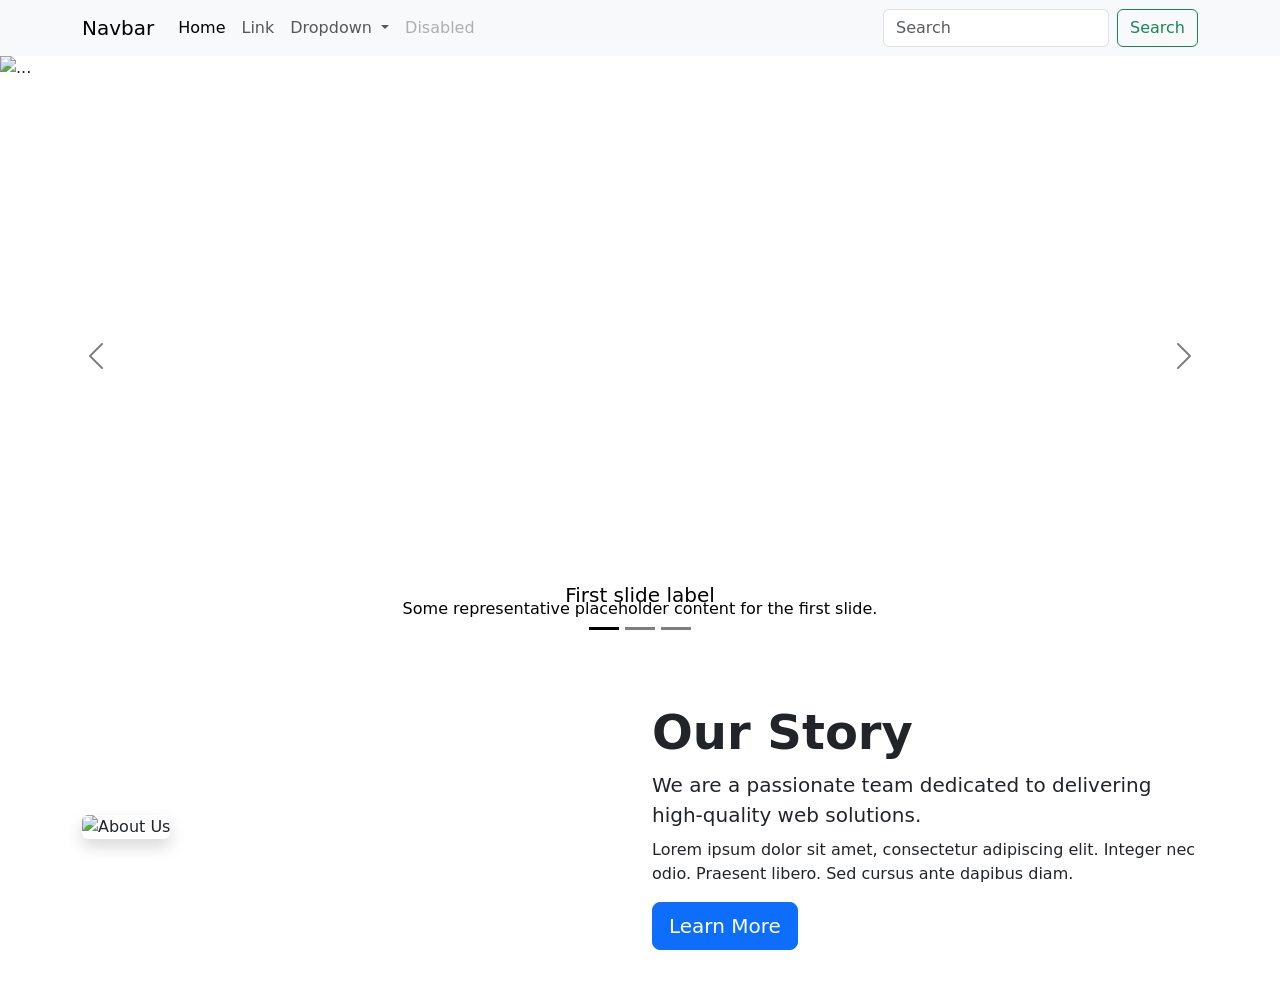
==== index.html @ 65333ebd "about part" ====
<!doctype html>
<html lang="en">
  <head>
    <meta charset="UTF-8" />
    <meta name="viewport" content="width=device-width, initial-scale=1.0" />
    <title>NSDA</title>
    <!-- Google Font Start -->
    <link rel="preconnect" href="https://fonts.googleapis.com" />
    <link rel="preconnect" href="https://fonts.gstatic.com" crossorigin />
    <link
      href="https://fonts.googleapis.com/css2?family=Inter:ital,opsz,wght@0,14..32,100..900;1,14..32,100..900&family=Noto+Sans+Bengali:wght@100..900&display=swap"
      rel="stylesheet"
    />
    <!-- Google Font End -->

    <!-- All Style Css Start -->
    <link rel="stylesheet" href="css/all.min.css" />
    <link rel="stylesheet" href="css/bootstrap.min.css" />
    <link rel="stylesheet" href="css/style.css" />
    <link rel="stylesheet" href="css/media.css" />
    <!-- All Style Css End -->
  </head>
  <body>
    <!-- Header Top Part Start -->
    <nav class="navbar navbar-expand-lg bg-body-tertiary">
      <div class="container">
        <a class="navbar-brand" href="#">Navbar</a>
        <button
          class="navbar-toggler"
          type="button"
          data-bs-toggle="collapse"
          data-bs-target="#navbarSupportedContent"
          aria-controls="navbarSupportedContent"
          aria-expanded="false"
          aria-label="Toggle navigation"
        >
          <span class="navbar-toggler-icon"></span>
        </button>
        <div class="collapse navbar-collapse" id="navbarSupportedContent">
          <ul class="navbar-nav me-auto mb-2 mb-lg-0">
            <li class="nav-item">
              <a class="nav-link active" aria-current="page" href="#">Home</a>
            </li>
            <li class="nav-item">
              <a class="nav-link" href="#">Link</a>
            </li>
            <li class="nav-item dropdown">
              <a
                class="nav-link dropdown-toggle"
                href="#"
                role="button"
                data-bs-toggle="dropdown"
                aria-expanded="false"
              >
                Dropdown
              </a>
              <ul class="dropdown-menu">
                <li><a class="dropdown-item" href="#">Action</a></li>
                <li><a class="dropdown-item" href="#">Another action</a></li>
                <li><hr class="dropdown-divider" /></li>
                <li>
                  <a class="dropdown-item" href="#">Something else here</a>
                </li>
              </ul>
            </li>
            <li class="nav-item">
              <a class="nav-link disabled" aria-disabled="true">Disabled</a>
            </li>
          </ul>
          <form class="d-flex" role="search">
            <input
              class="form-control me-2"
              type="search"
              placeholder="Search"
              aria-label="Search"
            />
            <button class="btn btn-outline-success" type="submit">
              Search
            </button>
          </form>
        </div>
      </div>
    </nav>
    <!-- Header Top Part End -->

    <!-- Benner Part Start -->
     <section>
      <div id="carouselExampleDark" class="carousel carousel-dark slide">
  <div class="carousel-indicators">
    <button type="button" data-bs-target="#carouselExampleDark" data-bs-slide-to="0" class="active" aria-current="true" aria-label="Slide 1"></button>
    <button type="button" data-bs-target="#carouselExampleDark" data-bs-slide-to="1" aria-label="Slide 2"></button>
    <button type="button" data-bs-target="#carouselExampleDark" data-bs-slide-to="2" aria-label="Slide 3"></button>
  </div>
  <div class="carousel-inner">
    <div class="carousel-item active" data-bs-interval="10000">
      <img src="https://images.pexels.com/photos/19047806/pexels-photo-19047806.jpeg?_gl=1*18a7zo1*_ga*MTIwNzIyNTIzOC4xNzczMjQ2OTA1*_ga_8JE65Q40S6*czE3NzYzNjk5ODQkbzQkZzEkdDE3NzYzNzAwMDYkajM4JGwwJGgw" class="d-block w-100" height="600" alt="...">
      <div class="carousel-caption d-none d-md-block">
        <h5>First slide label</h5>
        <p>Some representative placeholder content for the first slide.</p>
      </div>
    </div>
    <div class="carousel-item" data-bs-interval="2000">
      <img src="https://images.pexels.com/photos/36571992/pexels-photo-36571992.jpeg?_gl=1*b4kqfm*_ga*MTIwNzIyNTIzOC4xNzczMjQ2OTA1*_ga_8JE65Q40S6*czE3NzYzNjk5ODQkbzQkZzEkdDE3NzYzNzAwMDYkajM4JGwwJGgw" class="d-block w-100" height="600" alt="...">
      <div class="carousel-caption d-none d-md-block">
        <h5>Second slide label</h5>
        <p>Some representative placeholder content for the second slide.</p>
      </div>
    </div>
    <div class="carousel-item">
      <img src="https://images.pexels.com/photos/36079507/pexels-photo-36079507.jpeg?_gl=1*183orkv*_ga*MTIwNzIyNTIzOC4xNzczMjQ2OTA1*_ga_8JE65Q40S6*czE3NzYzNjk5ODQkbzQkZzEkdDE3NzYzNzAwMDYkajM4JGwwJGgw" class="d-block w-100" height="600" alt="...">
      <div class="carousel-caption d-none d-md-block">
        <h5>Third slide label</h5>
        <p>Some representative placeholder content for the third slide.</p>
      </div>
    </div>
  </div>
  <button class="carousel-control-prev" type="button" data-bs-target="#carouselExampleDark" data-bs-slide="prev">
    <span class="carousel-control-prev-icon" aria-hidden="true"></span>
    <span class="visually-hidden">Previous</span>
  </button>
  <button class="carousel-control-next" type="button" data-bs-target="#carouselExampleDark" data-bs-slide="next">
    <span class="carousel-control-next-icon" aria-hidden="true"></span>
    <span class="visually-hidden">Next</span>
  </button>
</div>
     </section>
    <!-- Benner Part End -->

  <!-- About Part Start -->
   <section class="py-5">
  <div class="container">
    <div class="row align-items-center">
      <!-- Image Column -->
      <div class="col-md-6 py-">
        <img src="https://picsum.photos/id/1/300/300" alt="About Us" class="img-fluid rounded shadow">
      </div>
      <!-- Text Column -->
      <div class="col-md-6 lh-1 mt-4 mt-md-0">
        <h2 class="display-5 fw-bold">Our Story</h2>
        <p class="lead lh-base my-2">We are a passionate team dedicated to delivering high-quality web solutions.</p>
        <p class="lh-base">Lorem ipsum dolor sit amet, consectetur adipiscing elit. Integer nec odio. Praesent libero. Sed cursus ante dapibus diam.</p>
        <a href="#" class="btn btn-primary btn-lg mt-3">Learn More</a>
      </div>
    </div>
  </div>
</section>

  <!-- About Part End -->
   
  <!-- About Part Start -->
  <!-- About Part End -->

    <!-- All Scriot Js Start -->
    <script src="js/all.min.js"></script>
    <script src="js/bootstrap.bundle.min.js"></script>
    <script src="js/jquery-1.12.4.min.js"></script>
    <script src="js/script.js"></script>
    <!-- All Scriot Js End -->
  </body>
</html>
---- css/style.css ----
/* All Comon CSS Start */
* {
    margin: 0;
    padding: 0;
    box-sizing: border-box;
}
a,a:hover {
    text-decoration: none;
    display: inline-block;
}
h1,h2,h3,h4,h5,h6,p {
    margin: 0;
    padding: 0;
    line-height: 0.8;
}
ul,ol {
    list-style: none;
};


/* All Comon Css End */


/* Header Part top Start */




/* Header Part top End */


/* Bennar Part Start */

/* Bennar Part End */
---- css/media.css ----
/* Extra large devices  */
@media (min-width: 1200px) {
}

/* Large devices  */
@media (min-width: 992px) and (max-width: 1199.98px) {
}

/* Medium devices  */
@media (min-width: 768px) and (max-width: 991.98px) {
}

/* Small devices  */
@media (min-width: 576px) and (max-width: 767.98px) {
}

/* Extra small devices  */
@media (max-width: 575.98px) {
}
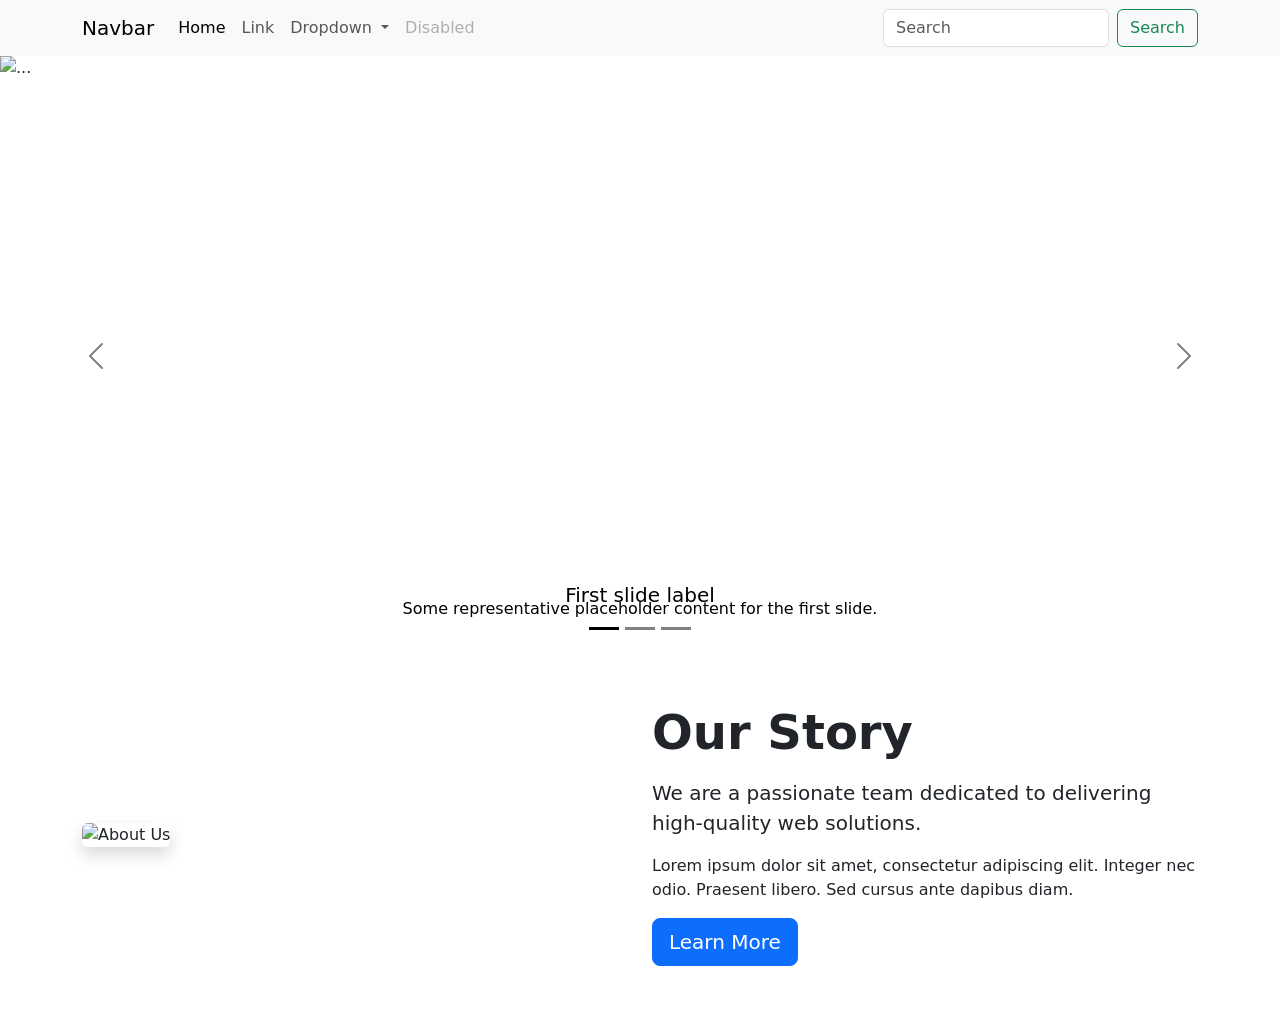
==== commit bb602223: "edit" ====
--- a/index.html
+++ b/index.html
@@ -137,7 +137,7 @@
       <!-- Text Column -->
       <div class="col-md-6 lh-1 mt-4 mt-md-0">
         <h2 class="display-5 fw-bold">Our Story</h2>
-        <p class="lead lh-base my-2">We are a passionate team dedicated to delivering high-quality web solutions.</p>
+        <p class="lead lh-base my-3">We are a passionate team dedicated to delivering high-quality web solutions.</p>
         <p class="lh-base">Lorem ipsum dolor sit amet, consectetur adipiscing elit. Integer nec odio. Praesent libero. Sed cursus ante dapibus diam.</p>
         <a href="#" class="btn btn-primary btn-lg mt-3">Learn More</a>
       </div>
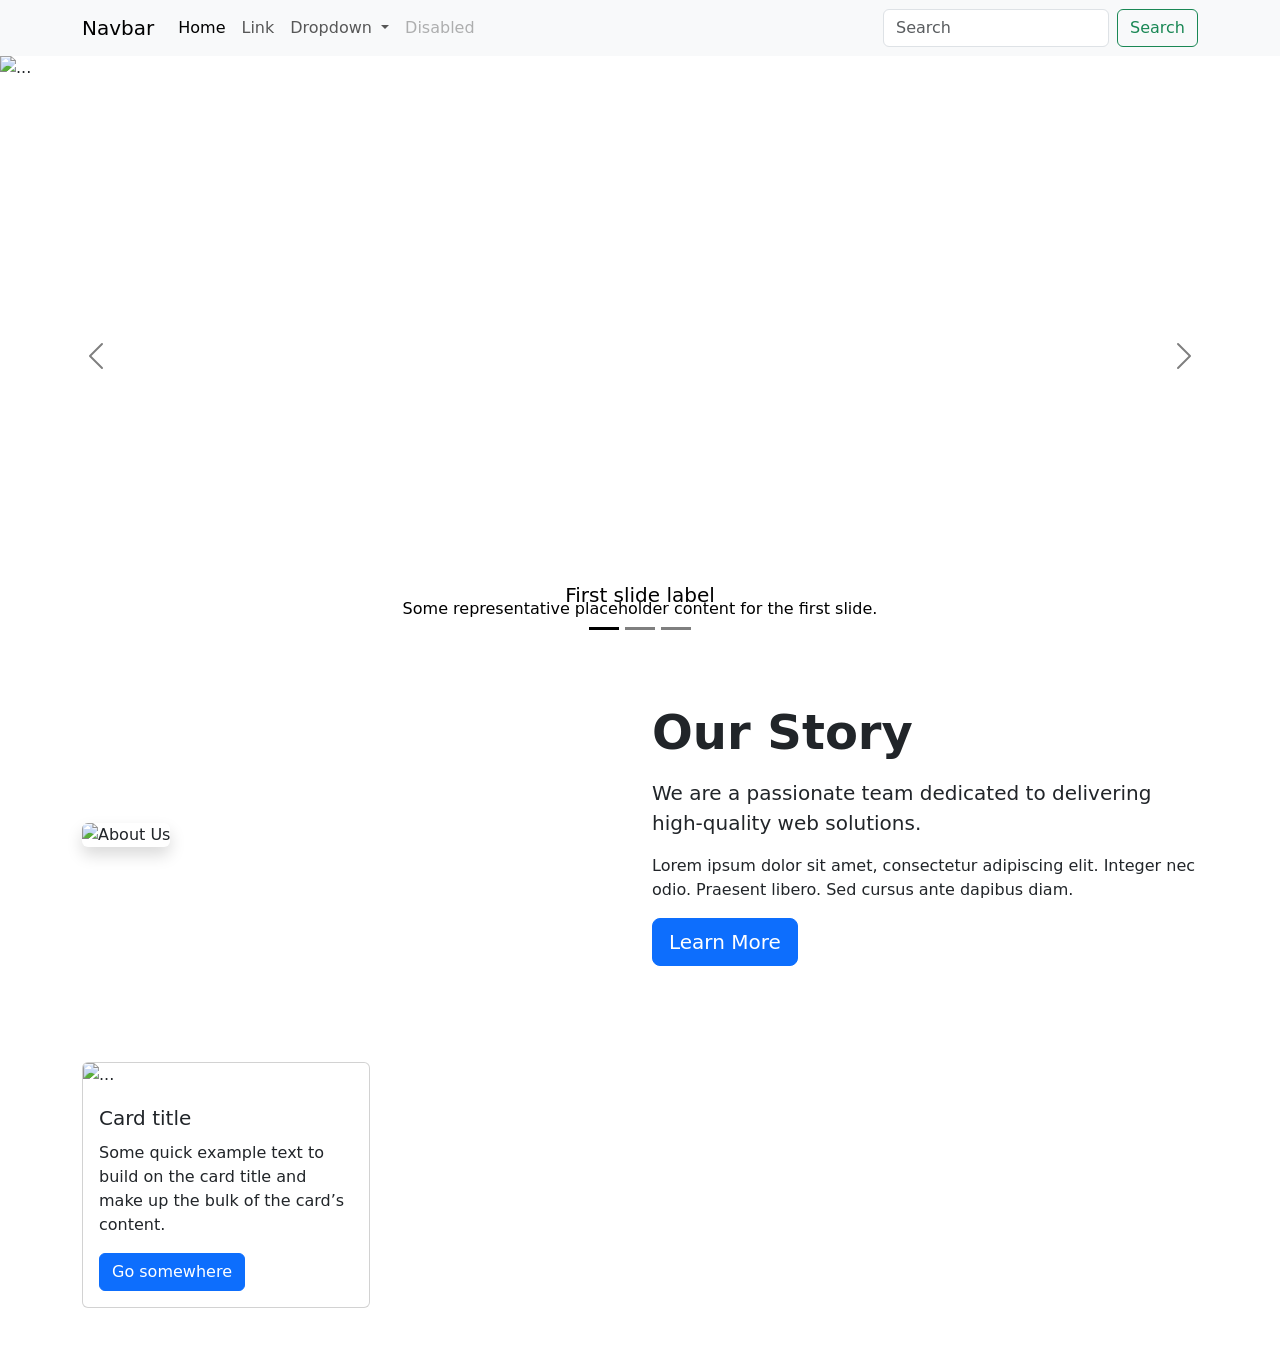
==== commit c71f7251: "add corse details" ====
--- a/index.html
+++ b/index.html
@@ -84,71 +84,147 @@
     <!-- Header Top Part End -->
 
     <!-- Benner Part Start -->
-     <section>
+    <section>
       <div id="carouselExampleDark" class="carousel carousel-dark slide">
-  <div class="carousel-indicators">
-    <button type="button" data-bs-target="#carouselExampleDark" data-bs-slide-to="0" class="active" aria-current="true" aria-label="Slide 1"></button>
-    <button type="button" data-bs-target="#carouselExampleDark" data-bs-slide-to="1" aria-label="Slide 2"></button>
-    <button type="button" data-bs-target="#carouselExampleDark" data-bs-slide-to="2" aria-label="Slide 3"></button>
-  </div>
-  <div class="carousel-inner">
-    <div class="carousel-item active" data-bs-interval="10000">
-      <img src="https://images.pexels.com/photos/19047806/pexels-photo-19047806.jpeg?_gl=1*18a7zo1*_ga*MTIwNzIyNTIzOC4xNzczMjQ2OTA1*_ga_8JE65Q40S6*czE3NzYzNjk5ODQkbzQkZzEkdDE3NzYzNzAwMDYkajM4JGwwJGgw" class="d-block w-100" height="600" alt="...">
-      <div class="carousel-caption d-none d-md-block">
-        <h5>First slide label</h5>
-        <p>Some representative placeholder content for the first slide.</p>
-      </div>
-    </div>
-    <div class="carousel-item" data-bs-interval="2000">
-      <img src="https://images.pexels.com/photos/36571992/pexels-photo-36571992.jpeg?_gl=1*b4kqfm*_ga*MTIwNzIyNTIzOC4xNzczMjQ2OTA1*_ga_8JE65Q40S6*czE3NzYzNjk5ODQkbzQkZzEkdDE3NzYzNzAwMDYkajM4JGwwJGgw" class="d-block w-100" height="600" alt="...">
-      <div class="carousel-caption d-none d-md-block">
-        <h5>Second slide label</h5>
-        <p>Some representative placeholder content for the second slide.</p>
-      </div>
-    </div>
-    <div class="carousel-item">
-      <img src="https://images.pexels.com/photos/36079507/pexels-photo-36079507.jpeg?_gl=1*183orkv*_ga*MTIwNzIyNTIzOC4xNzczMjQ2OTA1*_ga_8JE65Q40S6*czE3NzYzNjk5ODQkbzQkZzEkdDE3NzYzNzAwMDYkajM4JGwwJGgw" class="d-block w-100" height="600" alt="...">
-      <div class="carousel-caption d-none d-md-block">
-        <h5>Third slide label</h5>
-        <p>Some representative placeholder content for the third slide.</p>
-      </div>
-    </div>
-  </div>
-  <button class="carousel-control-prev" type="button" data-bs-target="#carouselExampleDark" data-bs-slide="prev">
-    <span class="carousel-control-prev-icon" aria-hidden="true"></span>
-    <span class="visually-hidden">Previous</span>
-  </button>
-  <button class="carousel-control-next" type="button" data-bs-target="#carouselExampleDark" data-bs-slide="next">
-    <span class="carousel-control-next-icon" aria-hidden="true"></span>
-    <span class="visually-hidden">Next</span>
-  </button>
-</div>
-     </section>
+        <div class="carousel-indicators">
+          <button
+            type="button"
+            data-bs-target="#carouselExampleDark"
+            data-bs-slide-to="0"
+            class="active"
+            aria-current="true"
+            aria-label="Slide 1"
+          ></button>
+          <button
+            type="button"
+            data-bs-target="#carouselExampleDark"
+            data-bs-slide-to="1"
+            aria-label="Slide 2"
+          ></button>
+          <button
+            type="button"
+            data-bs-target="#carouselExampleDark"
+            data-bs-slide-to="2"
+            aria-label="Slide 3"
+          ></button>
+        </div>
+        <div class="carousel-inner">
+          <div class="carousel-item active" data-bs-interval="10000">
+            <img
+              src="https://images.pexels.com/photos/19047806/pexels-photo-19047806.jpeg?_gl=1*18a7zo1*_ga*MTIwNzIyNTIzOC4xNzczMjQ2OTA1*_ga_8JE65Q40S6*czE3NzYzNjk5ODQkbzQkZzEkdDE3NzYzNzAwMDYkajM4JGwwJGgw"
+              class="d-block w-100"
+              height="600"
+              alt="..."
+            />
+            <div class="carousel-caption d-none d-md-block">
+              <h5>First slide label</h5>
+              <p>
+                Some representative placeholder content for the first slide.
+              </p>
+            </div>
+          </div>
+          <div class="carousel-item" data-bs-interval="2000">
+            <img
+              src="https://images.pexels.com/photos/36571992/pexels-photo-36571992.jpeg?_gl=1*b4kqfm*_ga*MTIwNzIyNTIzOC4xNzczMjQ2OTA1*_ga_8JE65Q40S6*czE3NzYzNjk5ODQkbzQkZzEkdDE3NzYzNzAwMDYkajM4JGwwJGgw"
+              class="d-block w-100"
+              height="600"
+              alt="..."
+            />
+            <div class="carousel-caption d-none d-md-block">
+              <h5>Second slide label</h5>
+              <p>
+                Some representative placeholder content for the second slide.
+              </p>
+            </div>
+          </div>
+          <div class="carousel-item">
+            <img
+              src="https://images.pexels.com/photos/36079507/pexels-photo-36079507.jpeg?_gl=1*183orkv*_ga*MTIwNzIyNTIzOC4xNzczMjQ2OTA1*_ga_8JE65Q40S6*czE3NzYzNjk5ODQkbzQkZzEkdDE3NzYzNzAwMDYkajM4JGwwJGgw"
+              class="d-block w-100"
+              height="600"
+              alt="..."
+            />
+            <div class="carousel-caption d-none d-md-block">
+              <h5>Third slide label</h5>
+              <p>
+                Some representative placeholder content for the third slide.
+              </p>
+            </div>
+          </div>
+        </div>
+        <button
+          class="carousel-control-prev"
+          type="button"
+          data-bs-target="#carouselExampleDark"
+          data-bs-slide="prev"
+        >
+          <span class="carousel-control-prev-icon" aria-hidden="true"></span>
+          <span class="visually-hidden">Previous</span>
+        </button>
+        <button
+          class="carousel-control-next"
+          type="button"
+          data-bs-target="#carouselExampleDark"
+          data-bs-slide="next"
+        >
+          <span class="carousel-control-next-icon" aria-hidden="true"></span>
+          <span class="visually-hidden">Next</span>
+        </button>
+      </div>
+    </section>
     <!-- Benner Part End -->
 
-  <!-- About Part Start -->
-   <section class="py-5">
-  <div class="container">
-    <div class="row align-items-center">
-      <!-- Image Column -->
-      <div class="col-md-6 py-">
-        <img src="https://picsum.photos/id/1/300/300" alt="About Us" class="img-fluid rounded shadow">
-      </div>
-      <!-- Text Column -->
-      <div class="col-md-6 lh-1 mt-4 mt-md-0">
-        <h2 class="display-5 fw-bold">Our Story</h2>
-        <p class="lead lh-base my-3">We are a passionate team dedicated to delivering high-quality web solutions.</p>
-        <p class="lh-base">Lorem ipsum dolor sit amet, consectetur adipiscing elit. Integer nec odio. Praesent libero. Sed cursus ante dapibus diam.</p>
-        <a href="#" class="btn btn-primary btn-lg mt-3">Learn More</a>
-      </div>
-    </div>
-  </div>
-</section>
-
-  <!-- About Part End -->
-   
-  <!-- About Part Start -->
-  <!-- About Part End -->
+    <!-- About Part Start -->
+    <section class="py-5">
+      <div class="container">
+        <div class="row align-items-center">
+          <!-- Image Column -->
+          <div class="col-md-6 py-">
+            <img
+              src="https://picsum.photos/id/1/300/300"
+              alt="About Us"
+              class="img-fluid rounded shadow"
+            />
+          </div>
+          <!-- Text Column -->
+          <div class="col-md-6 lh-1 mt-4 mt-md-0">
+            <h2 class="display-5 fw-bold">Our Story</h2>
+            <p class="lead lh-base my-3">
+              We are a passionate team dedicated to delivering high-quality web
+              solutions.
+            </p>
+            <p class="lh-base">
+              Lorem ipsum dolor sit amet, consectetur adipiscing elit. Integer
+              nec odio. Praesent libero. Sed cursus ante dapibus diam.
+            </p>
+            <a href="#" class="btn btn-primary btn-lg mt-3">Learn More</a>
+          </div>
+        </div>
+      </div>
+    </section>
+
+    <!-- About Part End -->
+
+    <!-- Course details Part Start -->
+    <section class="py-5">
+      <div class="container">
+        <div class="card" style="width: 18rem">
+          <img src="..." class="card-img-top" alt="..." />
+          <div class="card-body">
+            <h5 class="card-title lh-base">Card title</h5>
+            <p class="card-text lh-base">
+              Some quick example text to build on the card title and make up the
+              bulk of the card’s content.
+            </p>
+            <a href="#" class="btn btn-primary mt-3">Go somewhere</a>
+          </div>
+        </div>
+      </div>
+    </section>
+    <!-- Course details Part End -->
+
+    <!-- About Part Start -->
+    <!-- About Part End -->
 
     <!-- All Scriot Js Start -->
     <script src="js/all.min.js"></script>
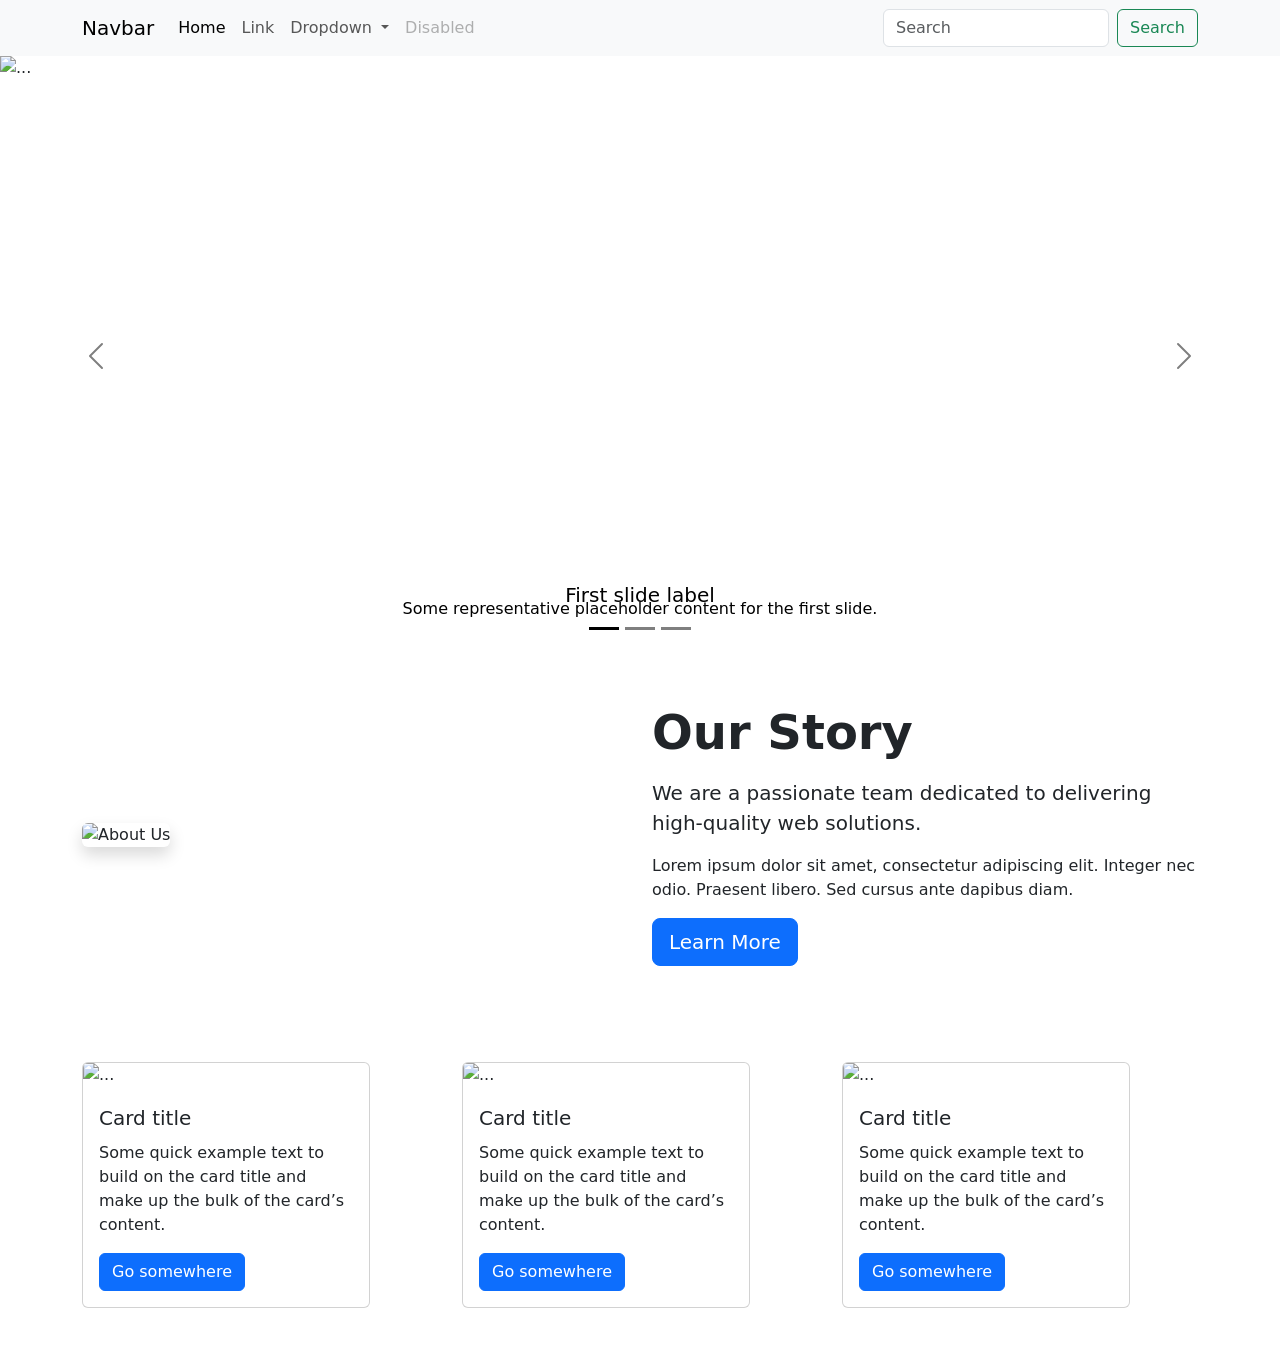
==== commit 62435cc7: "edit  Course details" ====
--- a/index.html
+++ b/index.html
@@ -208,15 +208,60 @@
     <!-- Course details Part Start -->
     <section class="py-5">
       <div class="container">
-        <div class="card" style="width: 18rem">
-          <img src="..." class="card-img-top" alt="..." />
-          <div class="card-body">
-            <h5 class="card-title lh-base">Card title</h5>
-            <p class="card-text lh-base">
-              Some quick example text to build on the card title and make up the
-              bulk of the card’s content.
-            </p>
-            <a href="#" class="btn btn-primary mt-3">Go somewhere</a>
+        <div class="row">
+          <div class="col-lg-4">
+            <!-- CR 1 -->
+            <div class="card" style="width: 18rem">
+              <img
+                src="https://picsum.photos/200/150"
+                class="card-img-top"
+                alt="..."
+              />
+              <div class="card-body">
+                <h5 class="card-title lh-base">Card title</h5>
+                <p class="card-text lh-base">
+                  Some quick example text to build on the card title and make up
+                  the bulk of the card’s content.
+                </p>
+                <a href="#" class="btn btn-primary mt-3">Go somewhere</a>
+              </div>
+            </div>
+          </div>
+          <!-- CR 2 -->
+          <div class="col-lg-4">
+            <div class="card" style="width: 18rem">
+              <img
+                src="https://picsum.photos/id/1/200/150"
+                class="card-img-top"
+                alt="..."
+              />
+              <div class="card-body">
+                <h5 class="card-title lh-base">Card title</h5>
+                <p class="card-text lh-base">
+                  Some quick example text to build on the card title and make up
+                  the bulk of the card’s content.
+                </p>
+                <a href="#" class="btn btn-primary mt-3">Go somewhere</a>
+              </div>
+            </div>
+          </div>
+          <!-- CR 12 -->
+          <div class="col-lg-4">
+            <div class="card" style="width: 18rem">
+              <img
+                src="https://picsum.photos/200/150/?blur"
+                class="card-img-top"
+                alt="..."
+              />
+              <div class="card-body">
+                <h5 class="card-title lh-base">Card title</h5>
+                <p class="card-text lh-base">
+                  Some quick example text to build on the card title and make up
+                  the bulk of the card’s content.
+                </p>
+                <a href="#" class="btn btn-primary mt-3">Go somewhere</a>
+              </div>
+            </div>
           </div>
         </div>
       </div>
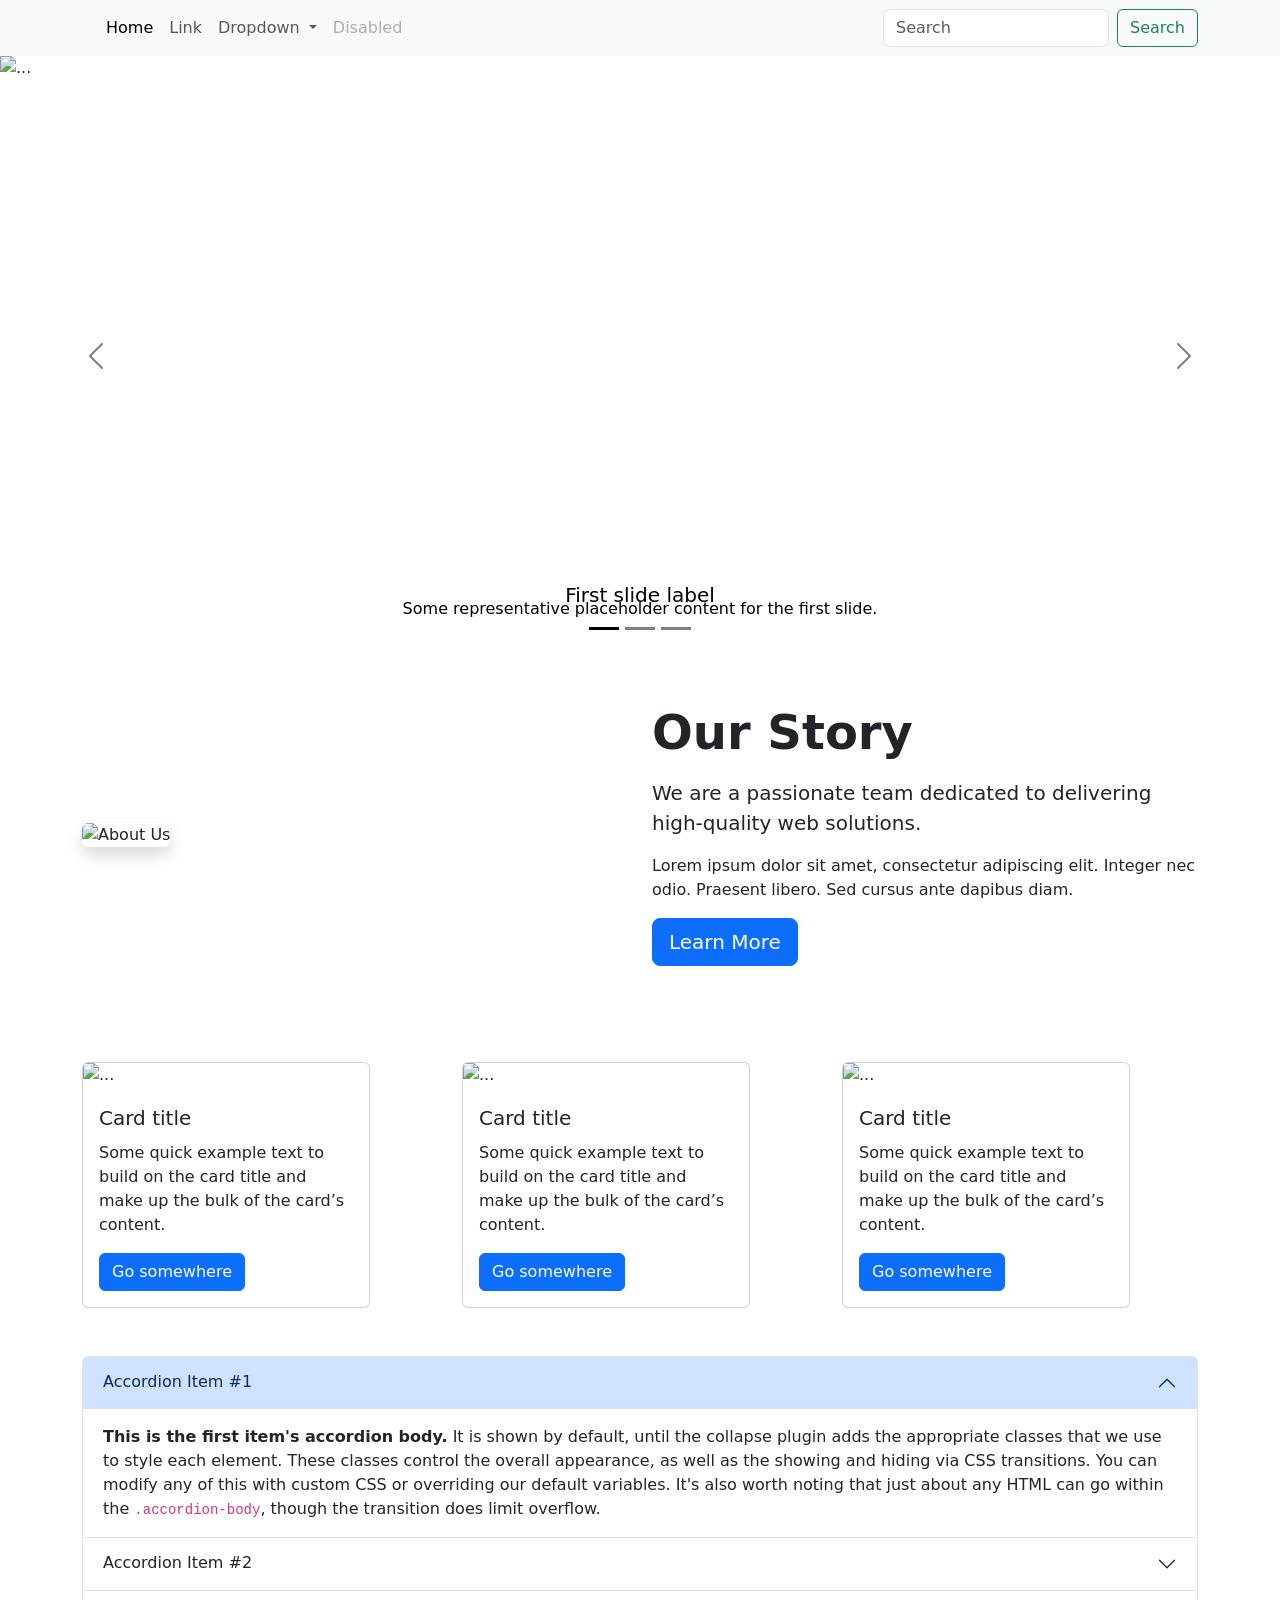
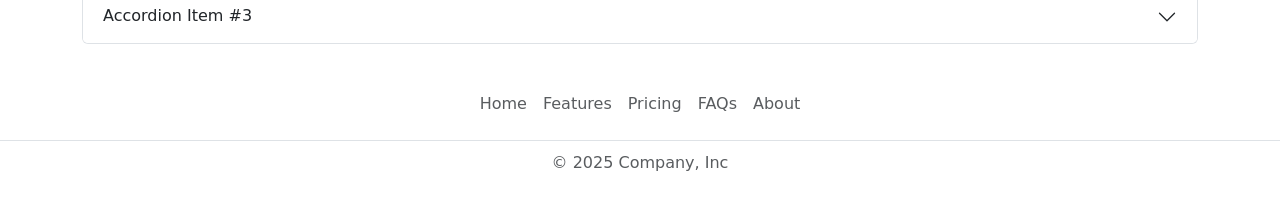
==== commit 486bf45a: "faq add & edit" ====
--- a/index.html
+++ b/index.html
@@ -24,7 +24,7 @@
     <!-- Header Top Part Start -->
     <nav class="navbar navbar-expand-lg bg-body-tertiary">
       <div class="container">
-        <a class="navbar-brand" href="#">Navbar</a>
+        <a class="navbar-brand" href="#"><img src=""></a>
         <button
           class="navbar-toggler"
           type="button"
@@ -268,8 +268,75 @@
     </section>
     <!-- Course details Part End -->
 
+      <!-- Faq Part Start -->
+ <div class="container">
+    <div class="accordion" id="accordionExample">
+  <div class="accordion-item">
+    <h2 class="accordion-header" id="headingOne">
+      <button class="accordion-button" type="button" data-bs-toggle="collapse" data-bs-target="#collapseOne" aria-expanded="true" aria-controls="collapseOne">
+        Accordion Item #1
+      </button>
+    </h2>
+    <div id="collapseOne" class="accordion-collapse collapse show" aria-labelledby="headingOne" data-bs-parent="#accordionExample">
+      <div class="accordion-body">
+        <strong>This is the first item's accordion body.</strong> It is shown by default, until the collapse plugin adds the appropriate classes that we use to style each element. These classes control the overall appearance, as well as the showing and hiding via CSS transitions. You can modify any of this with custom CSS or overriding our default variables. It's also worth noting that just about any HTML can go within the <code>.accordion-body</code>, though the transition does limit overflow.
+      </div>
+    </div>
+  </div>
+  <div class="accordion-item">
+    <h2 class="accordion-header" id="headingTwo">
+      <button class="accordion-button collapsed" type="button" data-bs-toggle="collapse" data-bs-target="#collapseTwo" aria-expanded="false" aria-controls="collapseTwo">
+        Accordion Item #2
+      </button>
+    </h2>
+    <div id="collapseTwo" class="accordion-collapse collapse" aria-labelledby="headingTwo" data-bs-parent="#accordionExample">
+      <div class="accordion-body">
+        <strong>This is the second item's accordion body.</strong> It is hidden by default, until the collapse plugin adds the appropriate classes that we use to style each element. These classes control the overall appearance, as well as the showing and hiding via CSS transitions. You can modify any of this with custom CSS or overriding our default variables. It's also worth noting that just about any HTML can go within the <code>.accordion-body</code>, though the transition does limit overflow.
+      </div>
+    </div>
+  </div>
+  <div class="accordion-item">
+    <h2 class="accordion-header" id="headingThree">
+      <button class="accordion-button collapsed" type="button" data-bs-toggle="collapse" data-bs-target="#collapseThree" aria-expanded="false" aria-controls="collapseThree">
+        Accordion Item #3
+      </button>
+    </h2>
+    <div id="collapseThree" class="accordion-collapse collapse" aria-labelledby="headingThree" data-bs-parent="#accordionExample">
+      <div class="accordion-body">
+        <strong>This is the third item's accordion body.</strong> It is hidden by default, until the collapse plugin adds the appropriate classes that we use to style each element. These classes control the overall appearance, as well as the showing and hiding via CSS transitions. You can modify any of this with custom CSS or overriding our default variables. It's also worth noting that just about any HTML can go within the <code>.accordion-body</code>, though the transition does limit overflow.
+      </div>
+    </div>
+  </div>
+</div>
+ </div>
+    <!-- Faq Part End -->
+
+
     <!-- About Part Start -->
     <!-- About Part End -->
+
+    <!-- Footer Part Start -->
+    <footer class="py-3 my-4">
+      <ul class="nav justify-content-center border-bottom pb-3 mb-3">
+        <li class="nav-item">
+          <a href="#" class="nav-link px-2 text-body-secondary">Home</a>
+        </li>
+        <li class="nav-item">
+          <a href="#" class="nav-link px-2 text-body-secondary">Features</a>
+        </li>
+        <li class="nav-item">
+          <a href="#" class="nav-link px-2 text-body-secondary">Pricing</a>
+        </li>
+        <li class="nav-item">
+          <a href="#" class="nav-link px-2 text-body-secondary">FAQs</a>
+        </li>
+        <li class="nav-item">
+          <a href="#" class="nav-link px-2 text-body-secondary">About</a>
+        </li>
+      </ul>
+      <p class="text-center text-body-secondary">© 2025 Company, Inc</p>
+    </footer>
+    <!-- Footer Part End -->
 
     <!-- All Scriot Js Start -->
     <script src="js/all.min.js"></script>
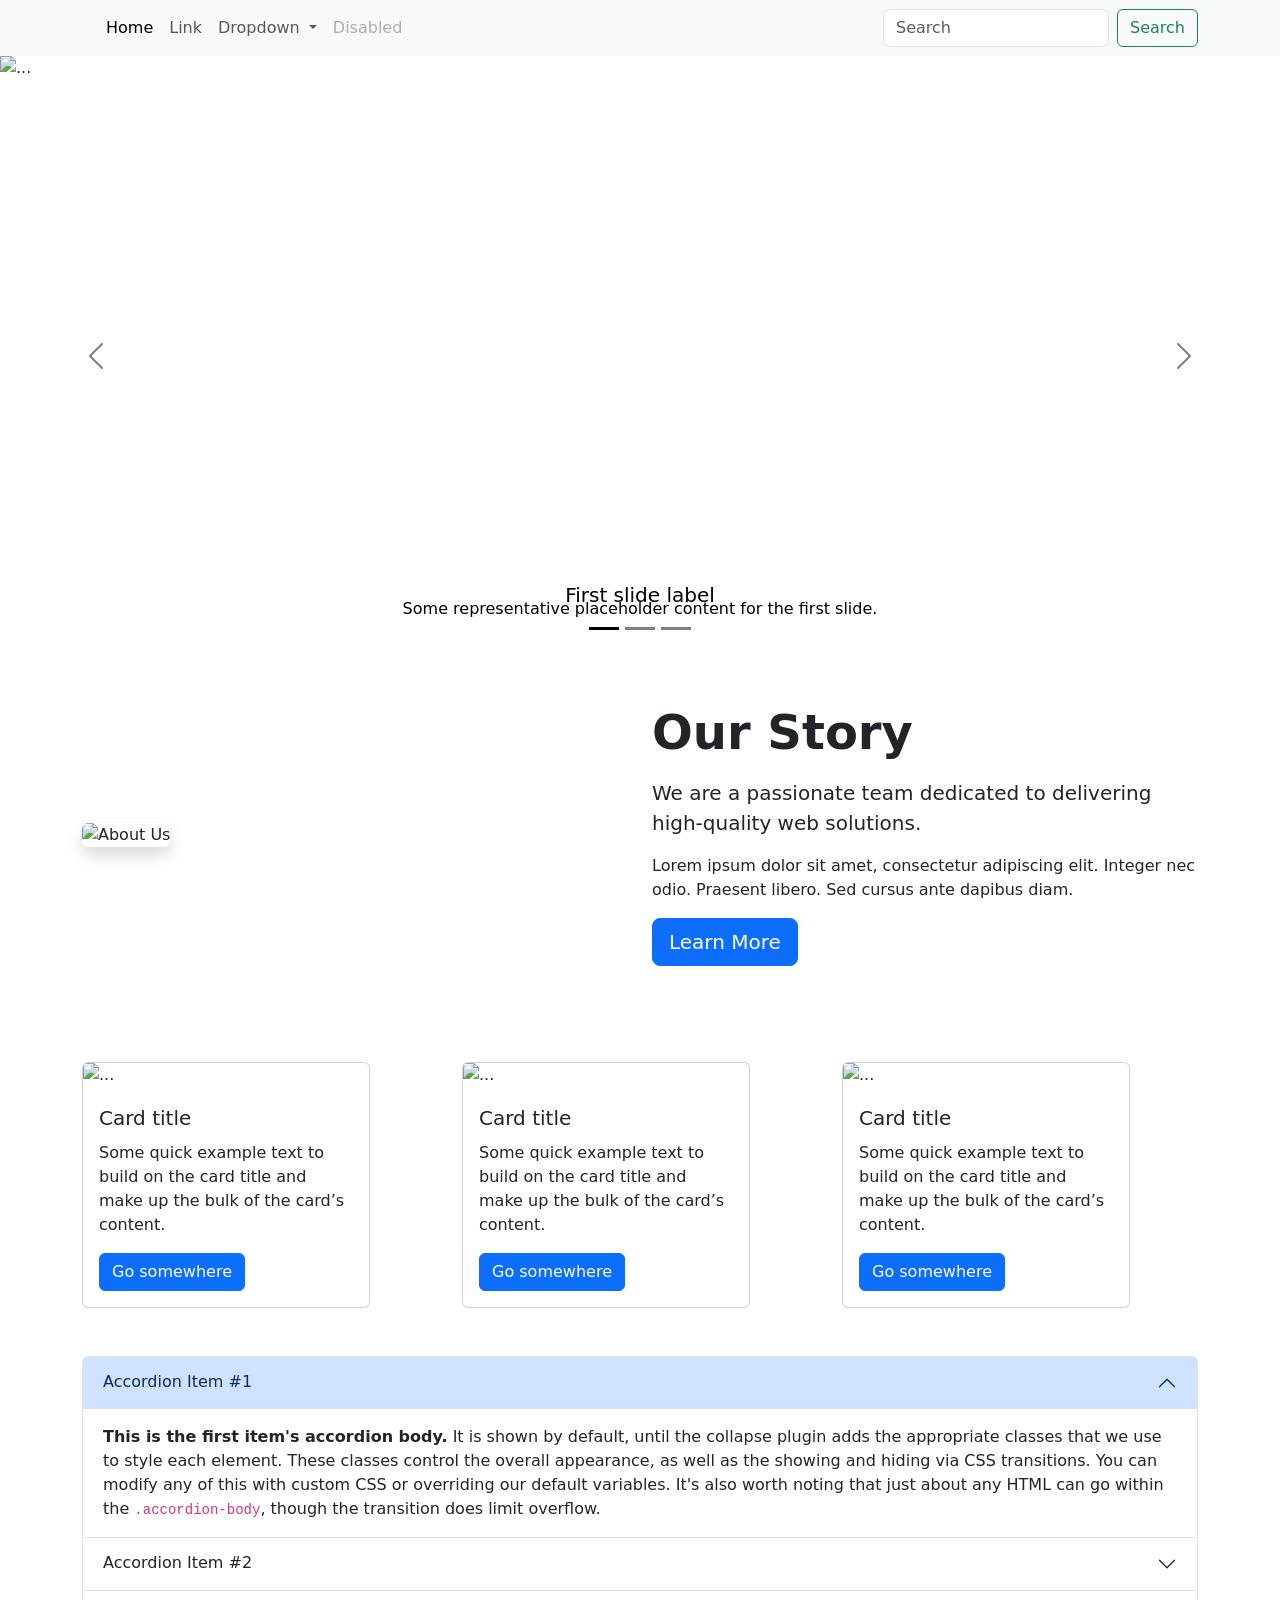
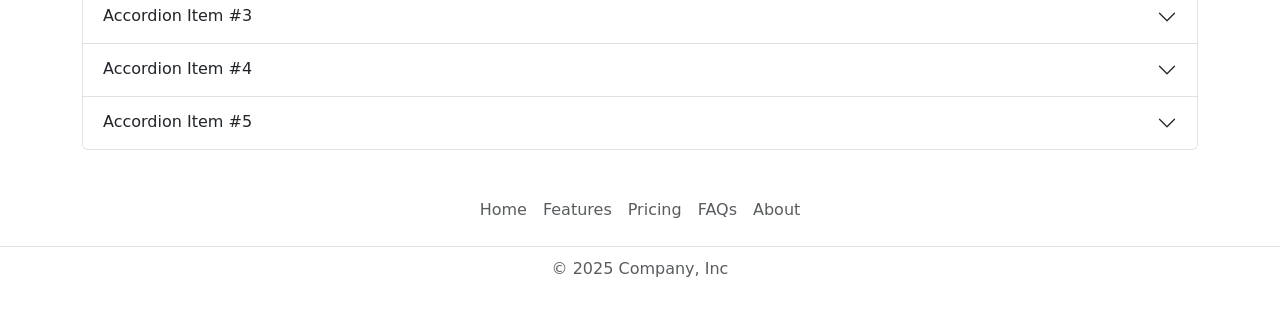
==== commit 6ab2a48a: "faq part fixt" ====
--- a/index.html
+++ b/index.html
@@ -307,6 +307,30 @@
       </div>
     </div>
   </div>
+  <div class="accordion-item">
+    <h2 class="accordion-header" id="headingFour">
+      <button class="accordion-button collapsed" type="button" data-bs-toggle="collapse" data-bs-target="#collapseFour" aria-expanded="false" aria-controls="collapseFour">
+        Accordion Item #4
+      </button>
+    </h2>
+    <div id="collapseFour" class="accordion-collapse collapse" aria-labelledby="headingFour" data-bs-parent="#accordionExample">
+      <div class="accordion-body">
+        <strong>This is the third item's accordion body.</strong> It is hidden by default, until the collapse plugin adds the appropriate classes that we use to style each element. These classes control the overall appearance, as well as the showing and hiding via CSS transitions. You can modify any of this with custom CSS or overriding our default variables. It's also worth noting that just about any HTML can go within the <code>.accordion-body</code>, though the transition does limit overflow.
+      </div>
+    </div>
+  </div>
+  <div class="accordion-item">
+    <h2 class="accordion-header" id="headingFive">
+      <button class="accordion-button collapsed" type="button" data-bs-toggle="collapse" data-bs-target="#collapseFive" aria-expanded="false" aria-controls="collapseFive">
+        Accordion Item #5
+      </button>
+    </h2>
+    <div id="collapseFive" class="accordion-collapse collapse" aria-labelledby="headingFive" data-bs-parent="#accordionExample">
+      <div class="accordion-body">
+        <strong>This is the third item's accordion body.</strong> It is hidden by default, until the collapse plugin adds the appropriate classes that we use to style each element. These classes control the overall appearance, as well as the showing and hiding via CSS transitions. You can modify any of this with custom CSS or overriding our default variables. It's also worth noting that just about any HTML can go within the <code>.accordion-body</code>, though the transition does limit overflow.
+      </div>
+    </div>
+  </div>
 </div>
  </div>
     <!-- Faq Part End -->
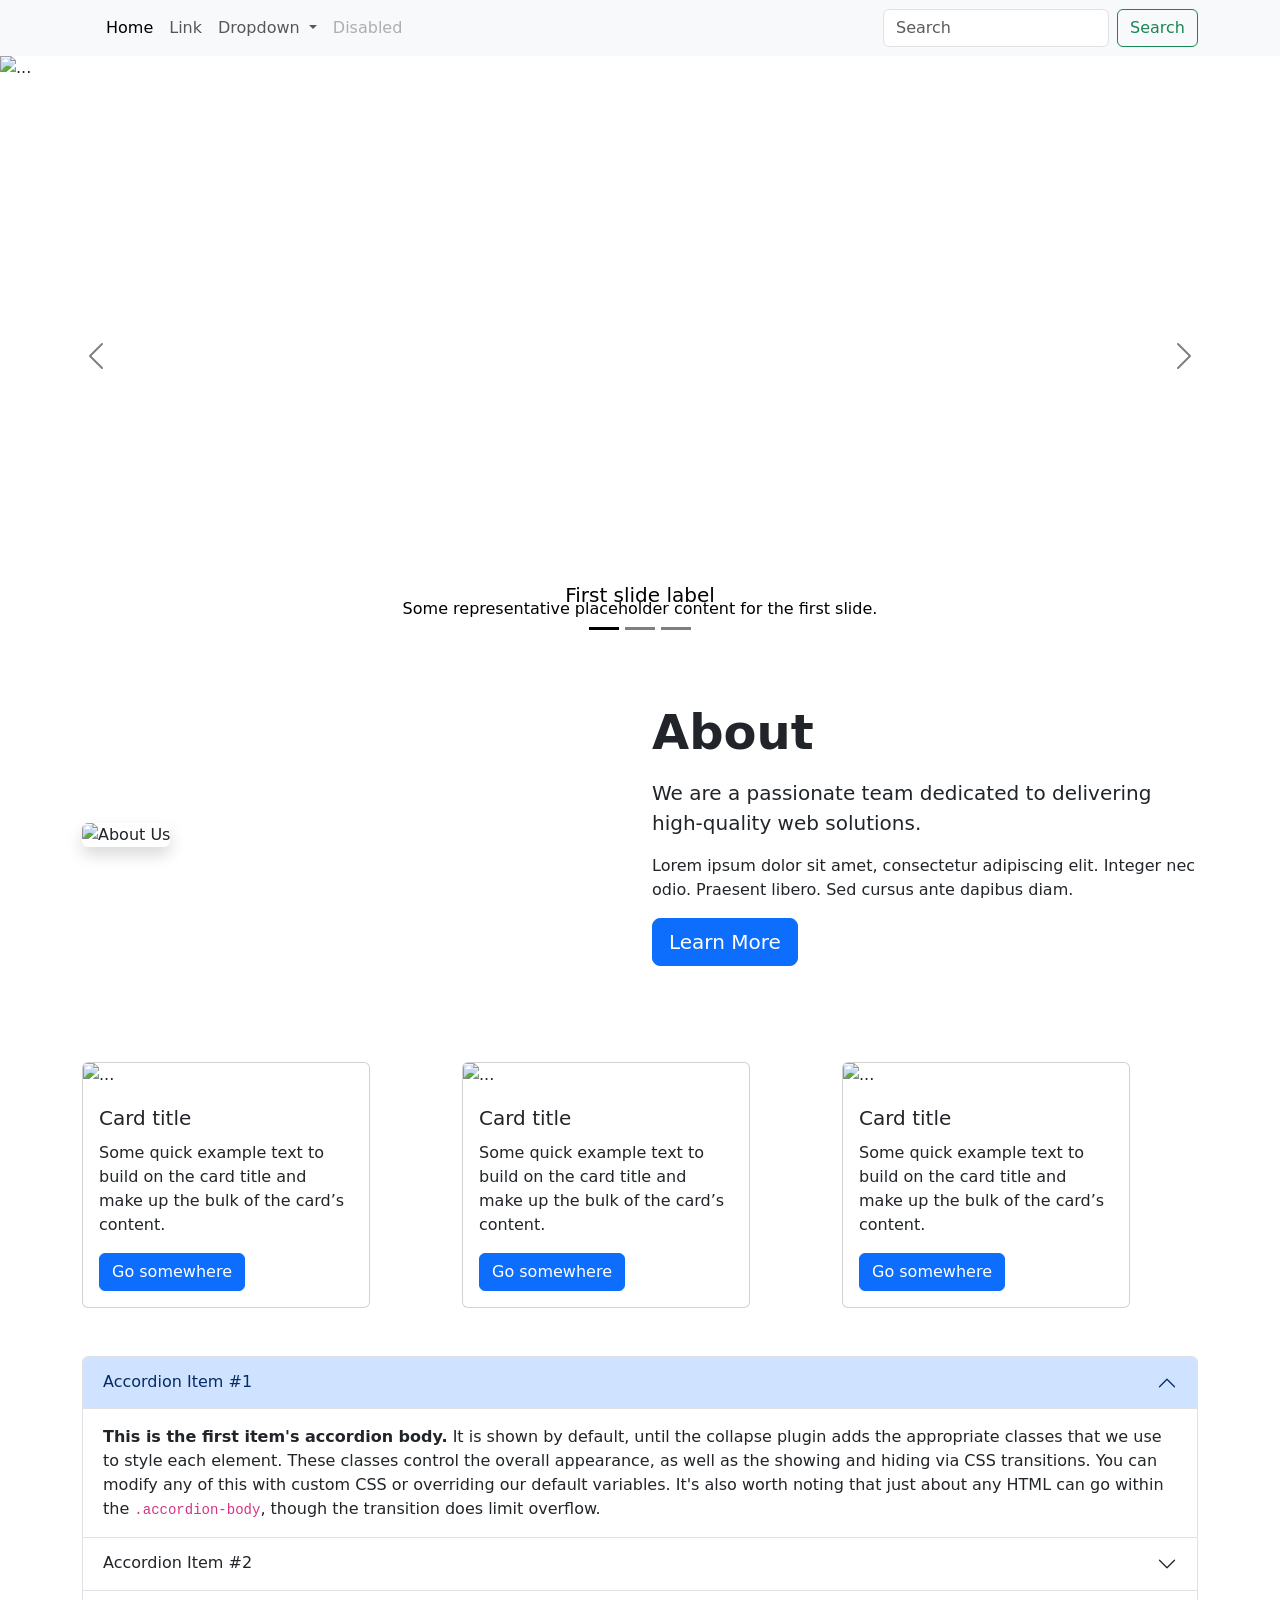
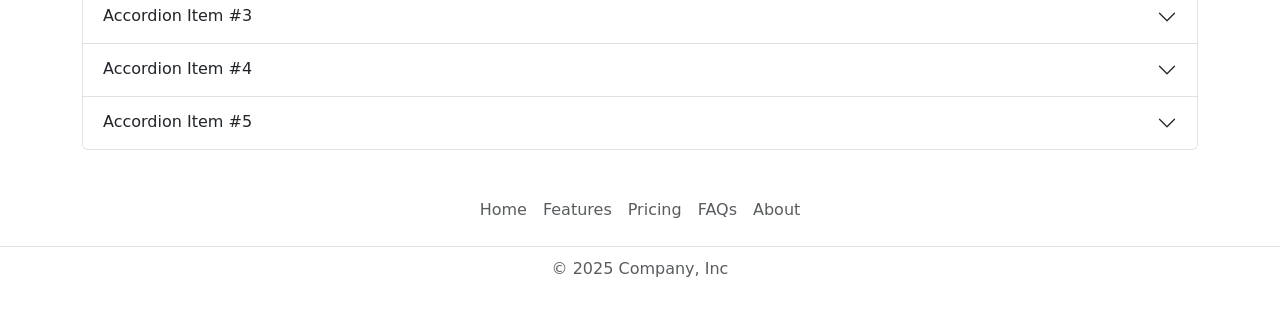
==== commit 6c6c21f2: "about part" ====
--- a/index.html
+++ b/index.html
@@ -188,7 +188,7 @@
           </div>
           <!-- Text Column -->
           <div class="col-md-6 lh-1 mt-4 mt-md-0">
-            <h2 class="display-5 fw-bold">Our Story</h2>
+            <h2 class="display-5 fw-bold">About</h2>
             <p class="lead lh-base my-3">
               We are a passionate team dedicated to delivering high-quality web
               solutions.
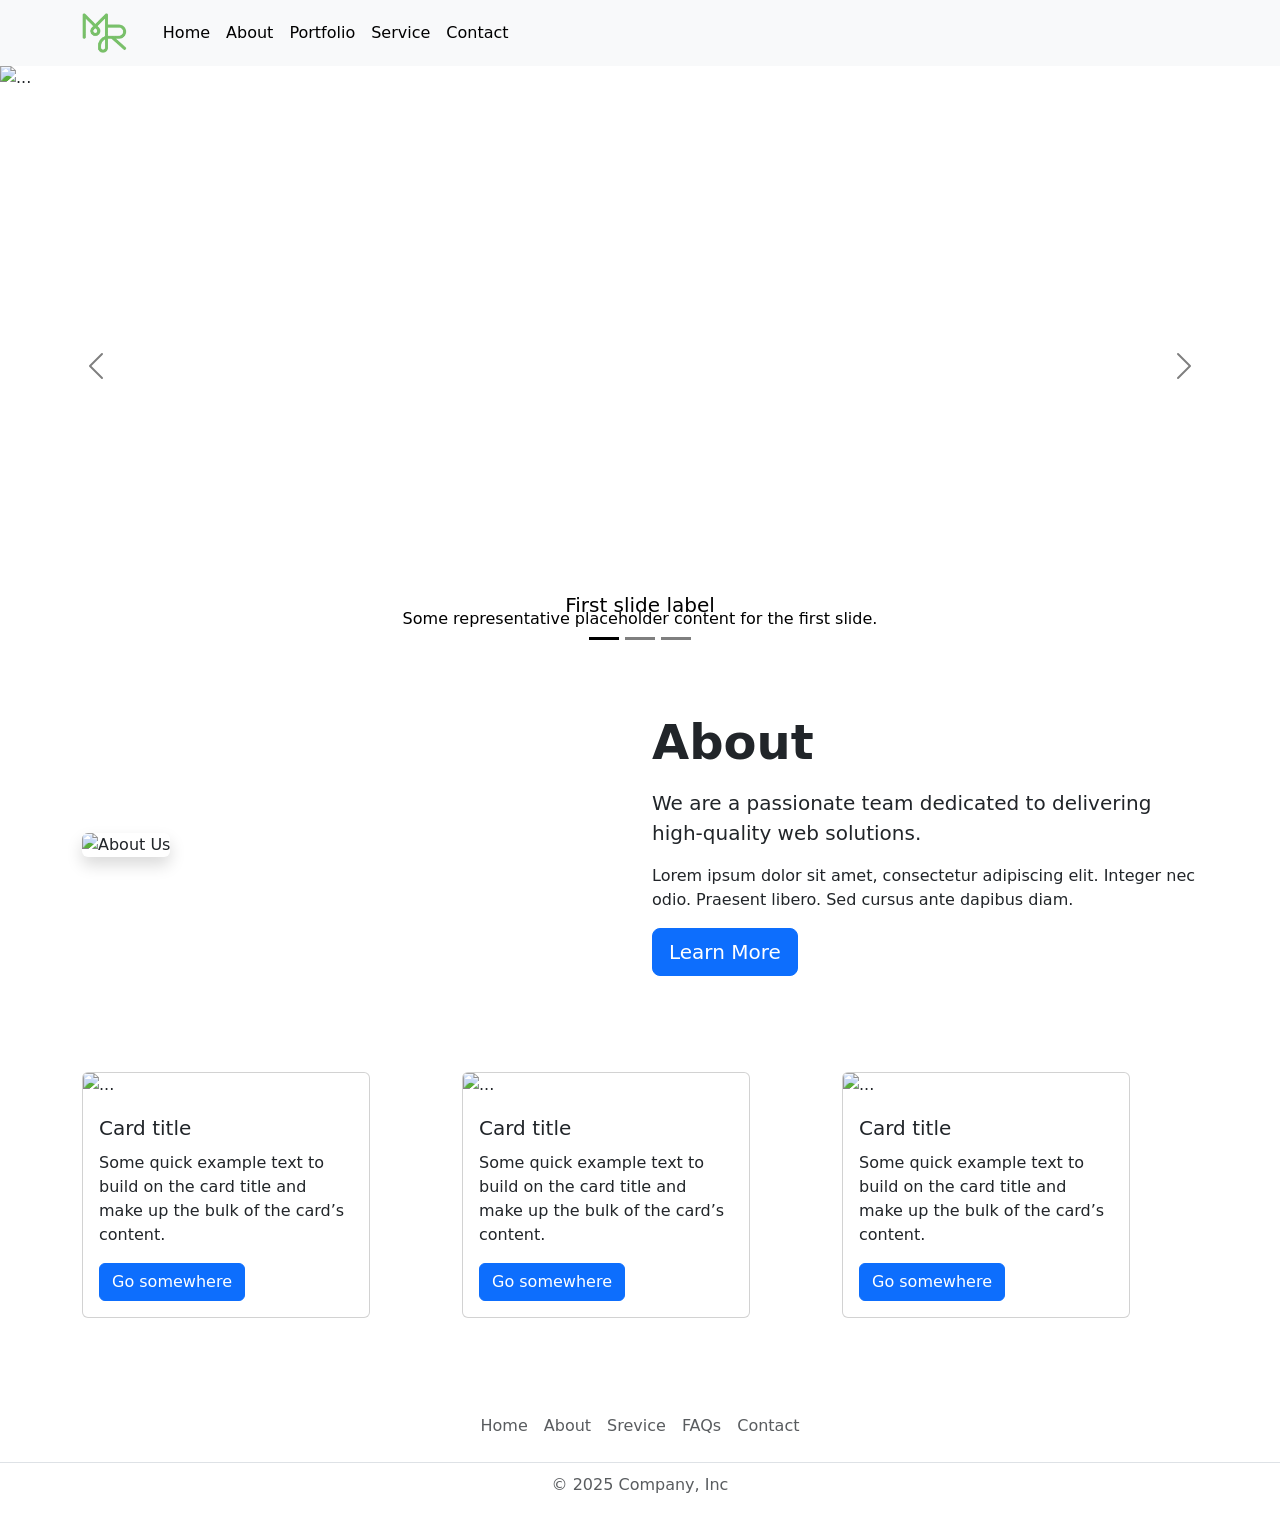
==== commit 7f06afbc: "add  about page" ====
--- a/index.html
+++ b/index.html
@@ -22,62 +22,27 @@
   </head>
   <body>
     <!-- Header Top Part Start -->
-    <nav class="navbar navbar-expand-lg bg-body-tertiary">
+    <nav class="navbar navbar-expand-lg bg-body-tertiary" id="navid">
       <div class="container">
-        <a class="navbar-brand" href="#"><img src=""></a>
-        <button
-          class="navbar-toggler"
-          type="button"
-          data-bs-toggle="collapse"
-          data-bs-target="#navbarSupportedContent"
-          aria-controls="navbarSupportedContent"
-          aria-expanded="false"
-          aria-label="Toggle navigation"
-        >
-          <span class="navbar-toggler-icon"></span>
-        </button>
+        <a class="navbar-brand" href="#"><img src="images/Logo-bg.png" height="40"></a>
         <div class="collapse navbar-collapse" id="navbarSupportedContent">
           <ul class="navbar-nav me-auto mb-2 mb-lg-0">
             <li class="nav-item">
-              <a class="nav-link active" aria-current="page" href="#">Home</a>
-            </li>
-            <li class="nav-item">
-              <a class="nav-link" href="#">Link</a>
-            </li>
-            <li class="nav-item dropdown">
-              <a
-                class="nav-link dropdown-toggle"
-                href="#"
-                role="button"
-                data-bs-toggle="dropdown"
-                aria-expanded="false"
-              >
-                Dropdown
-              </a>
-              <ul class="dropdown-menu">
-                <li><a class="dropdown-item" href="#">Action</a></li>
-                <li><a class="dropdown-item" href="#">Another action</a></li>
-                <li><hr class="dropdown-divider" /></li>
-                <li>
-                  <a class="dropdown-item" href="#">Something else here</a>
-                </li>
-              </ul>
-            </li>
-            <li class="nav-item">
-              <a class="nav-link disabled" aria-disabled="true">Disabled</a>
+              <a class="nav-link active" aria-current="page" href="/">Home</a>
+            </li>
+            <li class="nav-item">
+              <a class="nav-link active" aria-current="page" href="about.html">About</a>
+            </li>
+            <li class="nav-item">
+              <a class="nav-link active" aria-current="page" href="portfolio.html">Portfolio</a>
+            </li>
+            <li class="nav-item">
+              <a class="nav-link active" aria-current="page" href="service.html">Service</a>
+            </li>
+            <li class="nav-item">
+              <a class="nav-link active" aria-current="page" href="contact.html">Contact</a>
             </li>
           </ul>
-          <form class="d-flex" role="search">
-            <input
-              class="form-control me-2"
-              type="search"
-              placeholder="Search"
-              aria-label="Search"
-            />
-            <button class="btn btn-outline-success" type="submit">
-              Search
-            </button>
-          </form>
         </div>
       </div>
     </nav>
@@ -268,73 +233,6 @@
     </section>
     <!-- Course details Part End -->
 
-      <!-- Faq Part Start -->
- <div class="container">
-    <div class="accordion" id="accordionExample">
-  <div class="accordion-item">
-    <h2 class="accordion-header" id="headingOne">
-      <button class="accordion-button" type="button" data-bs-toggle="collapse" data-bs-target="#collapseOne" aria-expanded="true" aria-controls="collapseOne">
-        Accordion Item #1
-      </button>
-    </h2>
-    <div id="collapseOne" class="accordion-collapse collapse show" aria-labelledby="headingOne" data-bs-parent="#accordionExample">
-      <div class="accordion-body">
-        <strong>This is the first item's accordion body.</strong> It is shown by default, until the collapse plugin adds the appropriate classes that we use to style each element. These classes control the overall appearance, as well as the showing and hiding via CSS transitions. You can modify any of this with custom CSS or overriding our default variables. It's also worth noting that just about any HTML can go within the <code>.accordion-body</code>, though the transition does limit overflow.
-      </div>
-    </div>
-  </div>
-  <div class="accordion-item">
-    <h2 class="accordion-header" id="headingTwo">
-      <button class="accordion-button collapsed" type="button" data-bs-toggle="collapse" data-bs-target="#collapseTwo" aria-expanded="false" aria-controls="collapseTwo">
-        Accordion Item #2
-      </button>
-    </h2>
-    <div id="collapseTwo" class="accordion-collapse collapse" aria-labelledby="headingTwo" data-bs-parent="#accordionExample">
-      <div class="accordion-body">
-        <strong>This is the second item's accordion body.</strong> It is hidden by default, until the collapse plugin adds the appropriate classes that we use to style each element. These classes control the overall appearance, as well as the showing and hiding via CSS transitions. You can modify any of this with custom CSS or overriding our default variables. It's also worth noting that just about any HTML can go within the <code>.accordion-body</code>, though the transition does limit overflow.
-      </div>
-    </div>
-  </div>
-  <div class="accordion-item">
-    <h2 class="accordion-header" id="headingThree">
-      <button class="accordion-button collapsed" type="button" data-bs-toggle="collapse" data-bs-target="#collapseThree" aria-expanded="false" aria-controls="collapseThree">
-        Accordion Item #3
-      </button>
-    </h2>
-    <div id="collapseThree" class="accordion-collapse collapse" aria-labelledby="headingThree" data-bs-parent="#accordionExample">
-      <div class="accordion-body">
-        <strong>This is the third item's accordion body.</strong> It is hidden by default, until the collapse plugin adds the appropriate classes that we use to style each element. These classes control the overall appearance, as well as the showing and hiding via CSS transitions. You can modify any of this with custom CSS or overriding our default variables. It's also worth noting that just about any HTML can go within the <code>.accordion-body</code>, though the transition does limit overflow.
-      </div>
-    </div>
-  </div>
-  <div class="accordion-item">
-    <h2 class="accordion-header" id="headingFour">
-      <button class="accordion-button collapsed" type="button" data-bs-toggle="collapse" data-bs-target="#collapseFour" aria-expanded="false" aria-controls="collapseFour">
-        Accordion Item #4
-      </button>
-    </h2>
-    <div id="collapseFour" class="accordion-collapse collapse" aria-labelledby="headingFour" data-bs-parent="#accordionExample">
-      <div class="accordion-body">
-        <strong>This is the third item's accordion body.</strong> It is hidden by default, until the collapse plugin adds the appropriate classes that we use to style each element. These classes control the overall appearance, as well as the showing and hiding via CSS transitions. You can modify any of this with custom CSS or overriding our default variables. It's also worth noting that just about any HTML can go within the <code>.accordion-body</code>, though the transition does limit overflow.
-      </div>
-    </div>
-  </div>
-  <div class="accordion-item">
-    <h2 class="accordion-header" id="headingFive">
-      <button class="accordion-button collapsed" type="button" data-bs-toggle="collapse" data-bs-target="#collapseFive" aria-expanded="false" aria-controls="collapseFive">
-        Accordion Item #5
-      </button>
-    </h2>
-    <div id="collapseFive" class="accordion-collapse collapse" aria-labelledby="headingFive" data-bs-parent="#accordionExample">
-      <div class="accordion-body">
-        <strong>This is the third item's accordion body.</strong> It is hidden by default, until the collapse plugin adds the appropriate classes that we use to style each element. These classes control the overall appearance, as well as the showing and hiding via CSS transitions. You can modify any of this with custom CSS or overriding our default variables. It's also worth noting that just about any HTML can go within the <code>.accordion-body</code>, though the transition does limit overflow.
-      </div>
-    </div>
-  </div>
-</div>
- </div>
-    <!-- Faq Part End -->
-
 
     <!-- About Part Start -->
     <!-- About Part End -->
@@ -346,16 +244,16 @@
           <a href="#" class="nav-link px-2 text-body-secondary">Home</a>
         </li>
         <li class="nav-item">
-          <a href="#" class="nav-link px-2 text-body-secondary">Features</a>
-        </li>
-        <li class="nav-item">
-          <a href="#" class="nav-link px-2 text-body-secondary">Pricing</a>
-        </li>
-        <li class="nav-item">
-          <a href="#" class="nav-link px-2 text-body-secondary">FAQs</a>
-        </li>
-        <li class="nav-item">
           <a href="#" class="nav-link px-2 text-body-secondary">About</a>
+        </li>
+        <li class="nav-item">
+          <a href="#" class="nav-link px-2 text-body-secondary">Srevice</a>
+        </li>
+        <li class="nav-item">
+          <a href="service.html" class="nav-link px-2 text-body-secondary">FAQs</a>
+        </li>
+        <li class="nav-item">
+          <a href="#" class="nav-link px-2 text-body-secondary">Contact</a>
         </li>
       </ul>
       <p class="text-center text-body-secondary">© 2025 Company, Inc</p>
